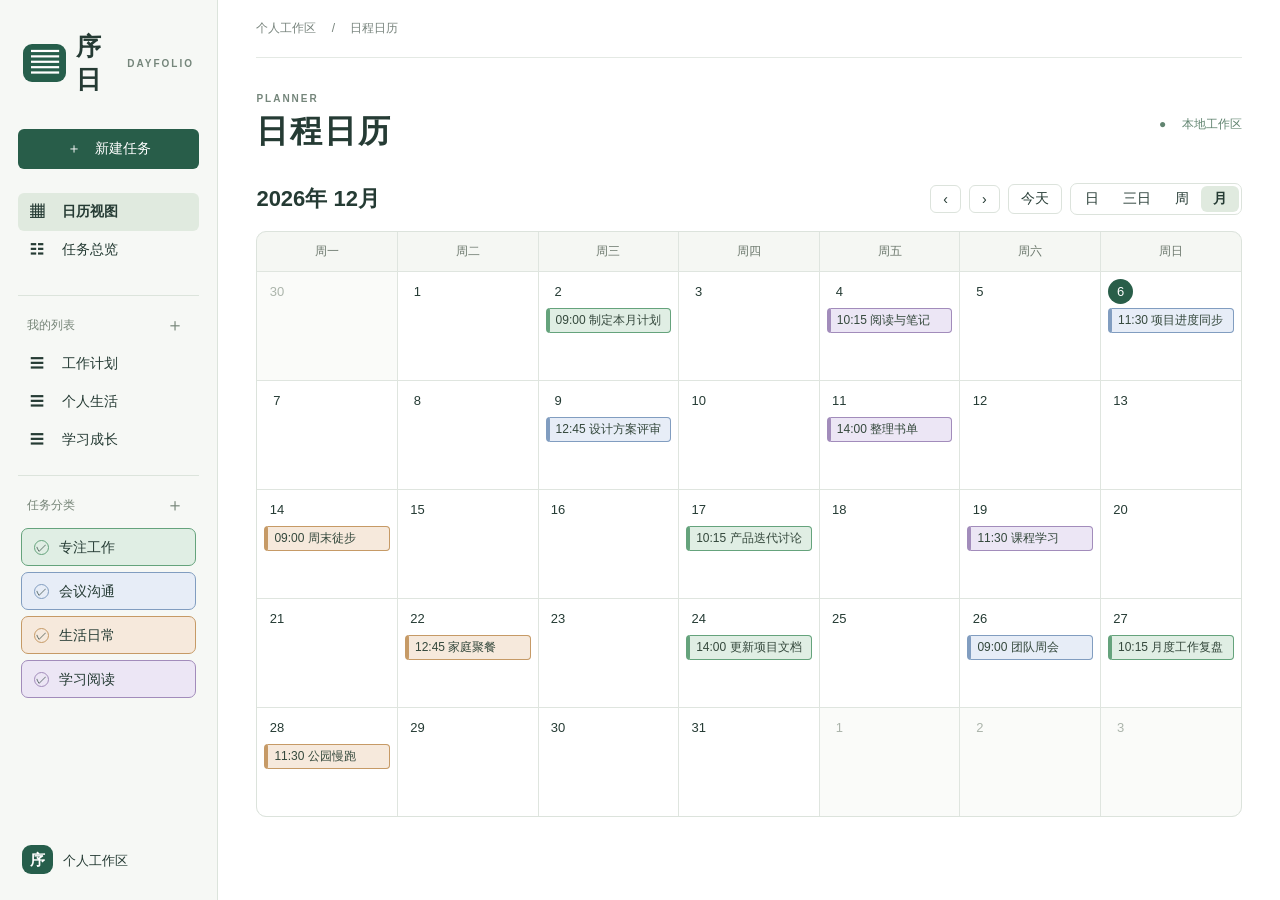
==== index.html @ 00f8887c "Add category color presets and a custom color dialog" ====
<!doctype html><html lang="zh-CN"><meta charset="utf-8"><meta name="viewport" content="width=device-width, initial-scale=1"><title>序日 · 日程规划</title><link rel="stylesheet" href="style.css"><body><aside><header><b class="logo">▤</b><strong>序日</strong><small>DAYFOLIO</small></header><button id="newTask" class="primary">＋　新建任务</button><nav><button id="calendar">▦　 日历视图</button><button id="tasks">☷　 任务总览</button></nav><section><label>我的列表<button id="addList" aria-label="添加列表">＋</button></label><div id="lists"></div></section><section><label><span id="tagHeading">任务分类</span><button id="newCategory" aria-label="新建分类">＋</button></label><div id="taskTags" role="group" aria-labelledby="tagHeading"></div></section><footer><b>序</b> 个人工作区</footer></aside><main><div class="crumb">个人工作区　 /　 <span id="where"></span></div><div class="heading"><div><small>PLANNER</small><h1 id="title"></h1></div><span class="status">●　 本地工作区</span></div><div class="toolbar"><h2 id="month"></h2><button id="prev" aria-label="上个月">‹</button><button id="next" aria-label="下个月">›</button><button id="today">今天</button><div id="periods" class="periods" aria-label="日历视图"><button data-period="day">日</button><button data-period="threeDays">三日</button><button data-period="week">周</button><button data-period="month">月</button></div><button id="reset" hidden>清除筛选 ×</button></div><div id="view"></div></main><dialog id="editor"><form id="form"><h2>任务详情</h2><label>任务名称<input id="nameField" required maxlength="100" autofocus></label><label>计划日期<input type="date" id="dateField" required></label><label><input type="checkbox" id="allDay"> 全天</label><div id="times"><label>开始时间<input type="time" id="startTime" step="60" required></label><label>结束时间 <span id="nextDay" hidden>（次日）</span><input type="time" id="endTime" step="60" required></label></div><label>所属列表<select id="listField"></select></label><div class="category-field"><label>分类<select id="catField"></select></label><button type="button" id="addCat" aria-label="添加分类">＋</button></div><label><input id="done" type="checkbox"> 已完成</label><div class="actions"><button type="button" id="del">删除</button><button type="button" id="cancel">取消</button><button class="primary">保存</button></div></form></dialog><dialog id="categoryEditor" aria-labelledby="categoryTitle">
 <form id="categoryForm">
  <h2 id="categoryTitle">新建分类</h2>
  <label>分类名称<input id="categoryName" required autofocus></label>
  <fieldset class="palette"><legend>标签颜色</legend>
   <div id="colorPresets"></div>
   <button type="button" id="customColor">自定义颜色…</button>
  </fieldset>
  <div class="actions"><button id="categoryCancel" type="button">取消</button><button class="primary">保存</button></div>
 </form>
</dialog>
<dialog id="colorEditor" aria-labelledby="colorTitle">
 <form id="colorForm">
  <h3 id="colorTitle">自定义颜色</h3>
  <div class="color-fields"><input id="categoryColor" type="color" aria-label="选择颜色">
   <label>HEX 色值<input id="hexColor" required pattern="#?[0-9A-Fa-f]{6}" maxlength="7" spellcheck="false" autocomplete="off"></label>
  </div>
  <div class="actions"><button type="button" id="colorCancel">取消</button><button class="primary">使用此颜色</button></div>
 </form>
</dialog><script src="app.js"></script></body></html>
---- style.css ----
*{box-sizing:border-box}body{margin:0;font:14px "Segoe UI","Microsoft YaHei",sans-serif;color:#253b34;background:#fff;display:flex;min-height:100vh}button,input,select{font:inherit}button{cursor:pointer;color:inherit;border:0;background:transparent;border-radius:6px}button:hover{background:#eaf0ec}aside{width:218px;flex:none;background:#f6f8f5;border-right:1px solid #dce4dc;padding:30px 18px;display:flex;flex-direction:column}header{display:flex;align-items:center;gap:10px;margin:0 5px 33px}header strong{font-size:25px;letter-spacing:2px}.logo,footer b{background:#265e4b;color:white;border-radius:9px;padding:1px 8px;font-size:27px}small{color:#75867b;letter-spacing:2px;font-size:10px;font-weight:650}.primary{background:#285d49;color:white;padding:11px 19px}.primary:hover{background:#204c3c}nav{margin:24px 0 10px}nav button,section button:not(label button){width:100%;text-align:left;padding:10px 12px}.active{background:#e0eadf;font-weight:650}section{border-top:1px solid #dce4dc;padding-top:16px;margin-top:16px}section label{display:flex;align-items:center;justify-content:space-between;color:#768578;font-size:12px;margin:0 9px 7px}label button{font-size:18px}.dot{display:inline-block;width:8px;height:8px;border-radius:50%;margin-right:12px}footer{margin-top:auto;padding:30px 4px 0;font-size:13px}footer b{font-size:15px;padding:6px 8px;margin-right:6px}main{min-width:0;flex:1;padding:0 3vw 36px}.crumb{color:#78847d;font-size:12px;border-bottom:1px solid #e4e9e4;padding:20px 0}.heading,.toolbar,.actions{display:flex;align-items:center;gap:8px}.heading{justify-content:space-between;margin:31px 0 24px}h1{font-size:32px;letter-spacing:2px;margin:5px 0}.status{font-size:12px;color:#618470}.toolbar{margin-bottom:16px}.toolbar h2{margin:0 auto 0 0;font-size:22px}.toolbar button,.actions button:not(.primary){border:1px solid #dce3dc;padding:5px 12px}.grid{display:grid;grid-template-columns:repeat(7,minmax(0,1fr));border:1px solid #dce3dc;border-radius:10px;overflow:hidden;background:#dfe5df;gap:1px}.weekday,.cell{background:white}.weekday{text-align:center;padding:11px;background:#f5f7f3;color:#6d796e;font-size:12px}.cell{min-height:clamp(89px,12vh,150px);padding:7px;cursor:pointer}.off{background:#fafbf9;color:#abb4ab}.num{display:inline-grid;place-items:center;width:25px;height:25px;font-size:13px}.current{background:#295e49;color:white;border-radius:50%}.event{display:block;width:100%;text-align:left;font-size:12px;padding:4px 7px;margin-top:4px;overflow:hidden;text-overflow:ellipsis;white-space:nowrap;color:#34483c;background:var(--bg);border-left:3px solid var(--ink);border-radius:4px}.finished{text-decoration:line-through;opacity:.55}.over{outline:2px solid #63876c;outline-offset:-2px}dialog{width:min(370px,92vw);border:1px solid #dce3dc;border-radius:12px;padding:24px;color:inherit}dialog::backdrop{background:#18302544}form label{display:block;margin:13px 0;font-size:13px}input:not([type=checkbox]),select{display:block;width:100%;padding:8px;border:1px solid #cfdacf;border-radius:5px;margin-top:5px;background:white}.actions{justify-content:flex-end}#del{margin-right:auto}.row{display:flex;align-items:center;gap:12px;padding:12px;border-bottom:1px solid #e4e9e4}.row button{text-align:left;flex:1}.row small{letter-spacing:0}@media(max-width:760px){body{display:block}aside{width:100%;padding:12px;display:block}header{margin:0 0 12px}aside section,nav{display:inline-block;vertical-align:top;margin:8px;padding:0;border:0}aside footer,.status{display:none}main{padding:0 10px 20px}.cell{padding:2px;min-height:76px}.event{padding:2px;font-size:10px}.heading{margin:15px 0}}
.periods{display:flex;border:1px solid #dce3dc;border-radius:7px;padding:2px}.toolbar .periods button{border:0;padding:4px 12px}.periods [aria-pressed=true]{background:#e0eadf;font-weight:650}[hidden]{display:none!important}#times{display:grid;grid-template-columns:1fr 1fr;gap:12px}#times label{margin:0}.time-scroll{overflow:auto;max-height:65vh;border:1px solid #dce3dc;border-radius:10px}.time-grid{min-width:calc(54px + var(--days)*78px)}.time-head,.time-body{display:grid;grid-template-columns:54px repeat(var(--days),minmax(0,1fr))}.time-head{position:sticky;top:0;z-index:3;background:#f5f7f3;border-bottom:1px solid #dce3dc}.axis-label{align-self:end;text-align:center;padding-bottom:6px}.day-head{border-left:1px solid #dce3dc;padding:5px;text-align:center;min-height:48px}.day-head button.is-today{background:#295e49;color:white}.day-head>button:first-child{padding:4px}.axis span{display:block;height:60px;text-align:center;color:#78847d;font:11px/18px sans-serif}.time-col{height:1440px;position:relative;border-left:1px solid #dce3dc;background:repeating-linear-gradient(to bottom,#dce3dc 0 1px,transparent 1px 30px,#eff2ee 30px 31px,transparent 31px 60px)}.time-col .event{position:absolute;margin:0;display:flex;flex-direction:column;align-items:flex-start;gap:3px;padding:0 5px;line-height:18px}.time-col .event strong{font-weight:550}.time-col .event span{font-size:11px}.toolbar{flex-wrap:wrap}@media(max-width:760px){.toolbar h2{font-size:16px}.toolbar{gap:4px}.time-scroll{max-height:70vh}}
.resize-handle {
 position: absolute;
 left: 0;
 right: 0;
 height: min(6px, 30%);
 cursor: ns-resize;
 touch-action: none;
 user-select: none;
}
.resize-start { top: 0; }
.resize-end { bottom: 0; }
.resize-handle:active::after {
 content: "";
 display: block;
 width: 24px;
 max-width: 45%;
 height: 2px;
 margin: 1px auto;
 border-radius: 2px;
 background: var(--ink);
}
.event { --task-outline: inset 0 0 0 1px var(--ink); box-shadow: var(--task-outline); }
.time-col .event { cursor: grab; }
.event:hover { background: var(--bg); }
.row button:hover { background: transparent; }
.time-col .event:active { cursor: grabbing; }
.event.drag-source { opacity: 0; }
.time-col .drag-preview {
 pointer-events: none;
 z-index: 2;
 width: calc(100% - 2px);
 overflow: visible;
 box-shadow: var(--task-outline), 0 2px 5px #193d3026;
}
.drag-preview .preview-time { font-variant-numeric: tabular-nums; }
.drag-preview .preview-time:empty { display: none; }
.night-axis, .night-band {
 color: #567160;
 background: #eef3ed;
 border-radius: 0;
 font-size: 11px;
}
.night-axis { width: 100%; display: block; }
.axis { position: relative; }
.night-axis { padding: 0; font: 10px/18px sans-serif; font-variant-numeric: tabular-nums; }
.night-axis[aria-expanded=true] { display: flex; justify-content: center; align-items: flex-start; }
.night-limit {
 position: absolute; left: 4px; right: 4px; transform: translateY(-100%);
 height: 15px; padding: 0; line-height: 15px; color: #618470;
 background: #eef3ed; cursor: ns-resize; touch-action: none;
}
.drag-preview strong { max-width: 100%; overflow: hidden; text-overflow: ellipsis; flex: none; }
.night-limit[data-edge=start] { transform: translateY(18px); }
.drag-preview .preview-time { flex: none; background: var(--bg); border-radius: 2px; }
.night-band { position: absolute; left: 0; right: 0; border-block: 1px dashed #c7d6c9; }
.night-band:hover, .night-axis:hover { background: #e1ebdf; }
.time-col.folded-night {
 background-position-y: 30px;
}
.time-col.folded-night::before {
 content: "";
 position: absolute;
 inset: 0 0 auto;
 height: var(--night-start);
 background: repeating-linear-gradient(to bottom,#dce3dc 0 1px,white 1px 30px,#eff2ee 30px 31px,white 31px 60px);
 pointer-events: none;
}
.event { touch-action: none; user-select: none; -webkit-user-drag: none; }
#taskTags { display: grid; grid-template-columns: minmax(0, 1fr); align-content: flex-start; gap: 6px; max-height: 38vh; overflow-y: auto; padding: 3px; }
#taskTags .task-tag { display: inline-flex; align-items: center; gap: 10px; width: 100%; min-height: 38px; padding: 8px 12px; border: 1px solid var(--ink); border-radius: 7px; background: var(--bg); font-size: 14px; line-height: 18px; }
#taskTags .task-tag[aria-pressed=false] { border-style: dashed; }
.tag-mark { width: 15px; height: 15px; flex: none; border: 1px solid var(--ink); border-radius: 50%; font-size: 11px; line-height: 13px; text-align: center; }
.tag-name { overflow: hidden; text-overflow: ellipsis; white-space: nowrap; }
.category-field { display: flex; align-items: flex-end; gap: 6px; margin: 13px 0; }
.category-field label { flex: 1; margin: 0; }
.category-field button { border: 1px solid #cfdacf; padding: 8px; }
.category-badge { background: var(--bg); border: 1px solid var(--ink); padding: 2px 6px; border-radius: 8px; font-size: 11px; }
#categoryColor { height: 38px; padding: 3px; cursor: pointer; }
.palette { padding: 0; border: 0; margin: 16px 0 20px; }
.palette legend { padding: 0; font-size: 13px; margin-bottom: 8px; }
#colorPresets { display: flex; flex-wrap: wrap; gap: 7px; padding: 3px; }
.swatch { width: 26px; height: 26px; border: 1px solid #0002; border-radius: 50%; }
.swatch[aria-pressed=true] { outline: 2px solid #365749; outline-offset: 2px; }
#customColor { margin-top: 9px; padding: 5px 6px; font-size: 13px; }
#customColor::before { content: ''; display: inline-block; vertical-align: -2px; width: 13px; height: 13px; margin-right: 7px; background: var(--sample); border: 1px solid #0003; border-radius: 3px; }
#colorEditor { width: min(290px, 92vw); }
#colorEditor h3 { margin-top: 0; }
.color-fields { display: flex; gap: 12px; align-items: flex-end; margin: 14px 0 20px; }
.color-fields label { flex: 1; margin: 0; }
#categoryColor { width: 48px; }
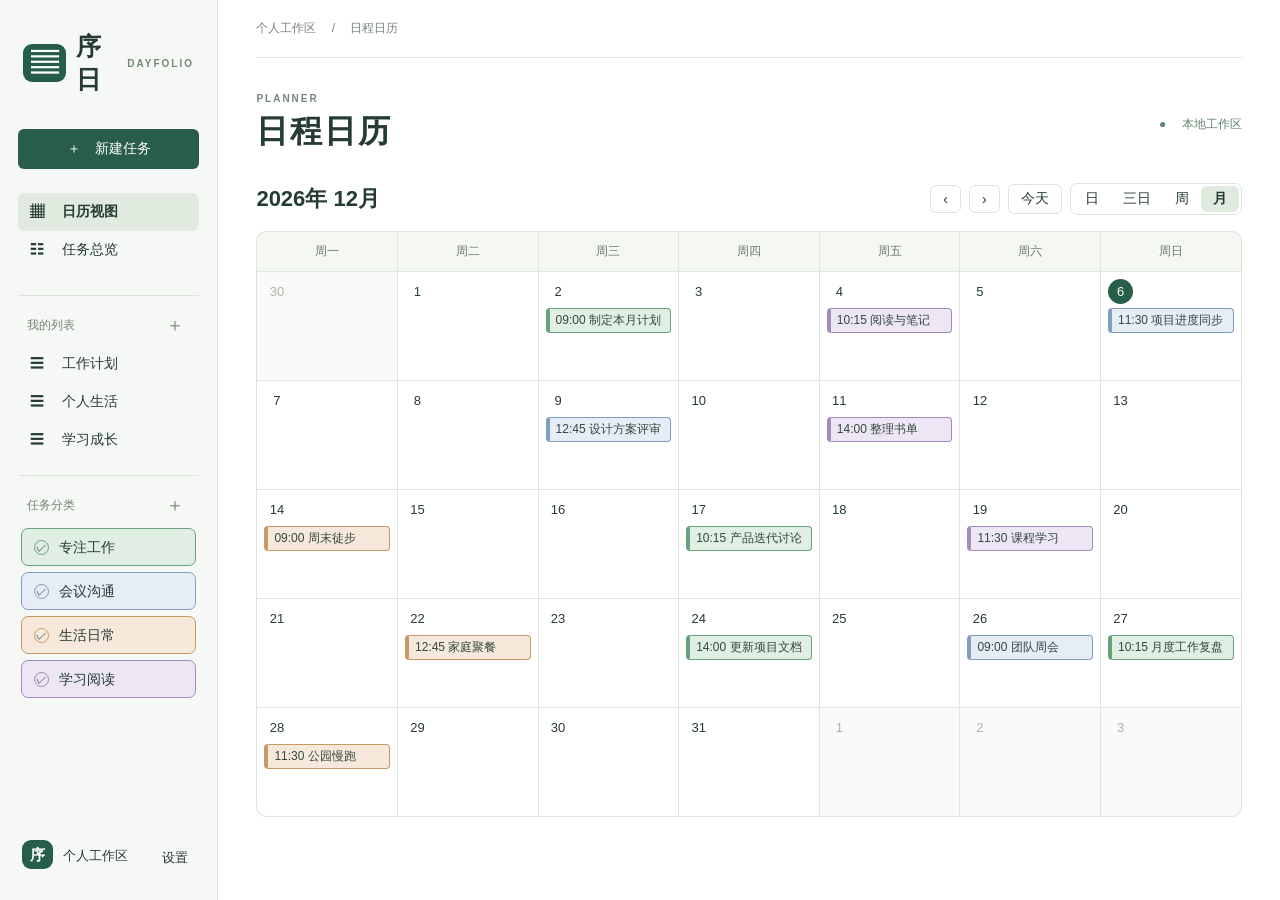
==== commit 1b94f557: "Make muted task visibility adjustable and remove muted outlines" ====
--- a/index.html
+++ b/index.html
@@ -1,4 +1,4 @@
-<!doctype html><html lang="zh-CN"><meta charset="utf-8"><meta name="viewport" content="width=device-width, initial-scale=1"><title>序日 · 日程规划</title><link rel="stylesheet" href="style.css"><body><aside><header><b class="logo">▤</b><strong>序日</strong><small>DAYFOLIO</small></header><button id="newTask" class="primary">＋　新建任务</button><nav><button id="calendar">▦　 日历视图</button><button id="tasks">☷　 任务总览</button></nav><section><label>我的列表<button id="addList" aria-label="添加列表">＋</button></label><div id="lists"></div></section><section><label><span id="tagHeading">任务分类</span><button id="newCategory" aria-label="新建分类">＋</button></label><div id="taskTags" role="group" aria-labelledby="tagHeading"></div></section><footer><b>序</b> 个人工作区</footer></aside><main><div class="crumb">个人工作区　 /　 <span id="where"></span></div><div class="heading"><div><small>PLANNER</small><h1 id="title"></h1></div><span class="status">●　 本地工作区</span></div><div class="toolbar"><h2 id="month"></h2><button id="prev" aria-label="上个月">‹</button><button id="next" aria-label="下个月">›</button><button id="today">今天</button><div id="periods" class="periods" aria-label="日历视图"><button data-period="day">日</button><button data-period="threeDays">三日</button><button data-period="week">周</button><button data-period="month">月</button></div><button id="reset" hidden>清除筛选 ×</button></div><div id="view"></div></main><dialog id="editor"><form id="form"><h2>任务详情</h2><label>任务名称<input id="nameField" required maxlength="100" autofocus></label><label>计划日期<input type="date" id="dateField" required></label><label><input type="checkbox" id="allDay"> 全天</label><div id="times"><label>开始时间<input type="time" id="startTime" step="60" required></label><label>结束时间 <span id="nextDay" hidden>（次日）</span><input type="time" id="endTime" step="60" required></label></div><label>所属列表<select id="listField"></select></label><div class="category-field"><label>分类<select id="catField"></select></label><button type="button" id="addCat" aria-label="添加分类">＋</button></div><label><input id="done" type="checkbox"> 已完成</label><div class="actions"><button type="button" id="del">删除</button><button type="button" id="cancel">取消</button><button class="primary">保存</button></div></form></dialog><dialog id="categoryEditor" aria-labelledby="categoryTitle">
+<!doctype html><html lang="zh-CN"><meta charset="utf-8"><meta name="viewport" content="width=device-width, initial-scale=1"><title>序日 · 日程规划</title><link rel="stylesheet" href="style.css"><body><aside><header><b class="logo">▤</b><strong>序日</strong><small>DAYFOLIO</small></header><button id="newTask" class="primary">＋　新建任务</button><nav><button id="calendar">▦　 日历视图</button><button id="tasks">☷　 任务总览</button></nav><section><label>我的列表<button id="addList" aria-label="添加列表">＋</button></label><div id="lists"></div></section><section><label><span id="tagHeading">任务分类</span><button id="newCategory" aria-label="新建分类">＋</button></label><div id="taskTags" role="group" aria-labelledby="tagHeading"></div></section><footer><b>序</b> 个人工作区 <button type="button" id="openSettings">设置</button></footer></aside><main><div class="crumb">个人工作区　 /　 <span id="where"></span></div><div class="heading"><div><small>PLANNER</small><h1 id="title"></h1></div><span class="status">●　 本地工作区</span></div><div class="toolbar"><h2 id="month"></h2><button id="prev" aria-label="上个月">‹</button><button id="next" aria-label="下个月">›</button><button id="today">今天</button><div id="periods" class="periods" aria-label="日历视图"><button data-period="day">日</button><button data-period="threeDays">三日</button><button data-period="week">周</button><button data-period="month">月</button></div><button id="reset" hidden>清除筛选 ×</button></div><div id="view"></div></main><dialog id="editor"><form id="form"><h2>任务详情</h2><label>任务名称<input id="nameField" required maxlength="100" autofocus></label><label>计划日期<input type="date" id="dateField" required></label><label><input type="checkbox" id="allDay"> 全天</label><div id="times"><label>开始时间<input type="time" id="startTime" step="60" required></label><label>结束时间 <span id="nextDay" hidden>（次日）</span><input type="time" id="endTime" step="60" required></label></div><label>所属列表<select id="listField"></select></label><div class="category-field"><label>分类<select id="catField"></select></label><button type="button" id="addCat" aria-label="添加分类">＋</button></div><label><input id="done" type="checkbox"> 已完成</label><div class="actions"><button type="button" id="del">删除</button><button type="button" id="cancel">取消</button><button class="primary">保存</button></div></form></dialog><dialog id="categoryEditor" aria-labelledby="categoryTitle">
  <form id="categoryForm">
   <h2 id="categoryTitle">新建分类</h2>
   <label>分类名称<input id="categoryName" required autofocus></label>
@@ -17,5 +17,12 @@
   </div>
   <div class="actions"><button type="button" id="colorCancel">取消</button><button class="primary">使用此颜色</button></div>
  </form>
+</dialog><dialog id="displaySettings" aria-labelledby="settingsTitle">
+ <h2 id="settingsTitle">显示设置</h2>
+ <label class="visibility-label" for="mutedVisibility">淡化任务可见度 <output id="visibilityValue" for="mutedVisibility"></output></label>
+ <input id="mutedVisibility" type="range" min="0" max="100" step="1">
+ <div class="range-ends"><span>0 · 几乎不可见</span><span>100 · 原色</span></div>
+ <div class="sample-area"><div id="mutedSample" class="event muted-category"><strong>任务预览</strong><br>09:00–10:00</div></div>
+ <div class="actions"><button id="closeSettings" class="primary">完成</button></div>
 </dialog><script src="app.js"></script></body></html>
 
--- a/style.css
+++ b/style.css
@@ -90,3 +90,17 @@
 .color-fields { display: flex; gap: 12px; align-items: flex-end; margin: 14px 0 20px; }
 .color-fields label { flex: 1; margin: 0; }
 #categoryColor { width: 48px; }
+.time-col .event.muted-category { cursor: pointer; }
+.event.muted-category, .muted-row { opacity: var(--muted-opacity); }
+.event.muted-category.finished { opacity: calc(.55 * var(--muted-opacity)); }
+.event.muted-category, .category-badge.muted-category, #taskTags .task-tag.muted-category {
+ border-color: transparent;
+ box-shadow: none;
+}
+#openSettings { float: right; padding: 3px 7px; }
+.visibility-label, .range-ends { display: flex; justify-content: space-between; align-items: center; }
+#mutedVisibility { width: 100%; padding: 0; margin: 16px 0 6px; accent-color: #285d49; }
+.range-ends { font-size: 12px; color: #68766e; }
+.sample-area { margin: 20px 0; padding: 10px; border: 1px solid #e1e6e0; border-radius: 7px; }
+#mutedSample { margin: 0; padding: 6px 9px; }
+@media(max-width:760px){aside footer:has(#openSettings){display:block;padding-top:6px}}
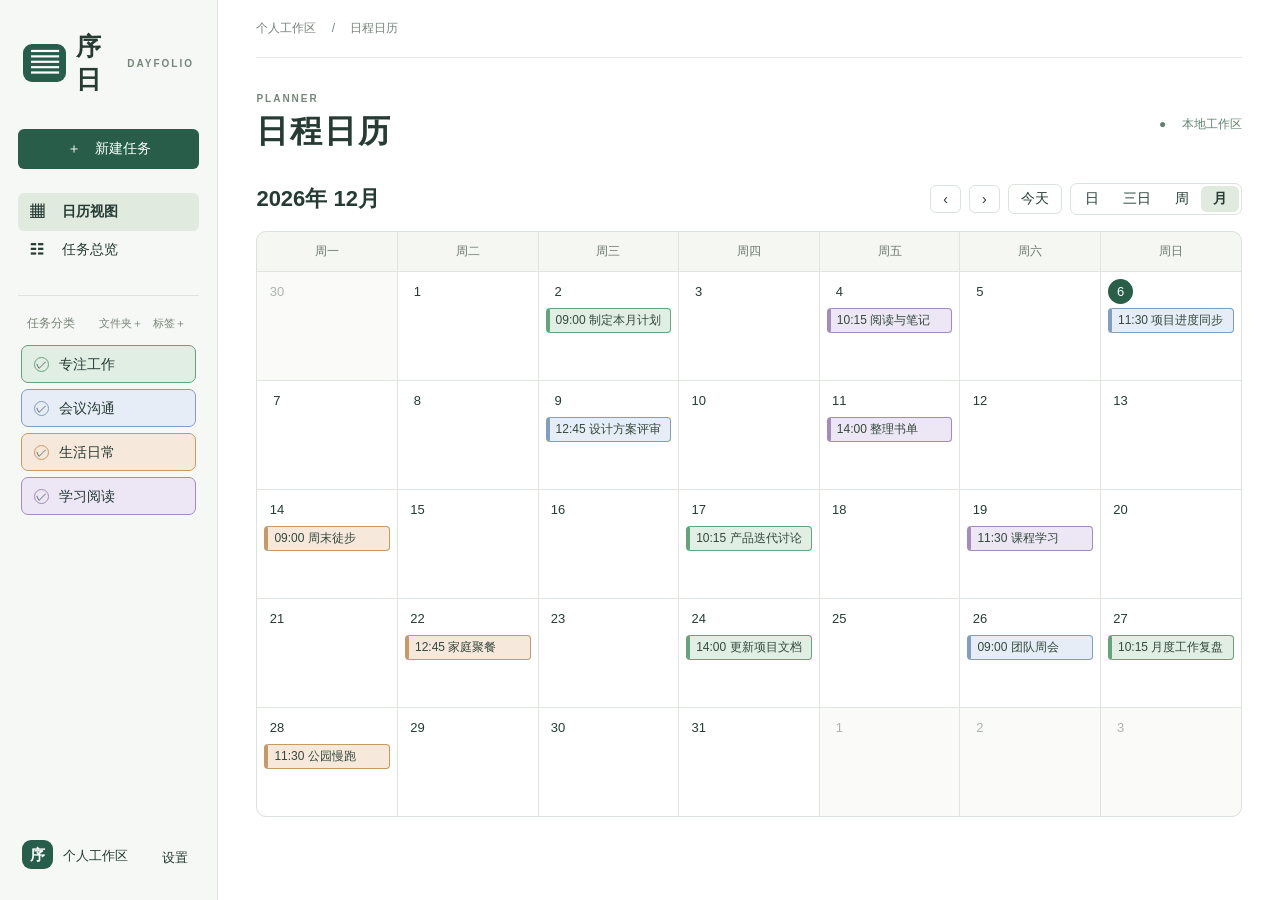
==== commit e5f2b6c5: "Replace task lists with nested category folders and inherited visibility" ====
--- a/index.html
+++ b/index.html
@@ -1,7 +1,8 @@
-<!doctype html><html lang="zh-CN"><meta charset="utf-8"><meta name="viewport" content="width=device-width, initial-scale=1"><title>序日 · 日程规划</title><link rel="stylesheet" href="style.css"><body><aside><header><b class="logo">▤</b><strong>序日</strong><small>DAYFOLIO</small></header><button id="newTask" class="primary">＋　新建任务</button><nav><button id="calendar">▦　 日历视图</button><button id="tasks">☷　 任务总览</button></nav><section><label>我的列表<button id="addList" aria-label="添加列表">＋</button></label><div id="lists"></div></section><section><label><span id="tagHeading">任务分类</span><button id="newCategory" aria-label="新建分类">＋</button></label><div id="taskTags" role="group" aria-labelledby="tagHeading"></div></section><footer><b>序</b> 个人工作区 <button type="button" id="openSettings">设置</button></footer></aside><main><div class="crumb">个人工作区　 /　 <span id="where"></span></div><div class="heading"><div><small>PLANNER</small><h1 id="title"></h1></div><span class="status">●　 本地工作区</span></div><div class="toolbar"><h2 id="month"></h2><button id="prev" aria-label="上个月">‹</button><button id="next" aria-label="下个月">›</button><button id="today">今天</button><div id="periods" class="periods" aria-label="日历视图"><button data-period="day">日</button><button data-period="threeDays">三日</button><button data-period="week">周</button><button data-period="month">月</button></div><button id="reset" hidden>清除筛选 ×</button></div><div id="view"></div></main><dialog id="editor"><form id="form"><h2>任务详情</h2><label>任务名称<input id="nameField" required maxlength="100" autofocus></label><label>计划日期<input type="date" id="dateField" required></label><label><input type="checkbox" id="allDay"> 全天</label><div id="times"><label>开始时间<input type="time" id="startTime" step="60" required></label><label>结束时间 <span id="nextDay" hidden>（次日）</span><input type="time" id="endTime" step="60" required></label></div><label>所属列表<select id="listField"></select></label><div class="category-field"><label>分类<select id="catField"></select></label><button type="button" id="addCat" aria-label="添加分类">＋</button></div><label><input id="done" type="checkbox"> 已完成</label><div class="actions"><button type="button" id="del">删除</button><button type="button" id="cancel">取消</button><button class="primary">保存</button></div></form></dialog><dialog id="categoryEditor" aria-labelledby="categoryTitle">
+<!doctype html><html lang="zh-CN"><meta charset="utf-8"><meta name="viewport" content="width=device-width, initial-scale=1"><title>序日 · 日程规划</title><link rel="stylesheet" href="style.css"><body><aside><header><b class="logo">▤</b><strong>序日</strong><small>DAYFOLIO</small></header><button id="newTask" class="primary">＋　新建任务</button><nav><button id="calendar">▦　 日历视图</button><button id="tasks">☷　 任务总览</button></nav><section><label><span id="tagHeading">任务分类</span><span class="tree-actions"><button id="newFolder" aria-label="新建文件夹" title="新建文件夹">文件夹＋</button><button id="newCategory" aria-label="新建分类" title="新建标签">标签＋</button></span></label><div id="taskTags" role="group" aria-labelledby="tagHeading"></div></section><footer><b>序</b> 个人工作区 <button type="button" id="openSettings">设置</button></footer></aside><main><div class="crumb">个人工作区　 /　 <span id="where"></span></div><div class="heading"><div><small>PLANNER</small><h1 id="title"></h1></div><span class="status">●　 本地工作区</span></div><div class="toolbar"><h2 id="month"></h2><button id="prev" aria-label="上个月">‹</button><button id="next" aria-label="下个月">›</button><button id="today">今天</button><div id="periods" class="periods" aria-label="日历视图"><button data-period="day">日</button><button data-period="threeDays">三日</button><button data-period="week">周</button><button data-period="month">月</button></div></div><div id="view"></div></main><dialog id="editor"><form id="form"><h2>任务详情</h2><label>任务名称<input id="nameField" required maxlength="100" autofocus></label><label>计划日期<input type="date" id="dateField" required></label><label><input type="checkbox" id="allDay"> 全天</label><div id="times"><label>开始时间<input type="time" id="startTime" step="60" required></label><label>结束时间 <span id="nextDay" hidden>（次日）</span><input type="time" id="endTime" step="60" required></label></div><div class="category-field"><label>分类<select id="catField"></select></label><button type="button" id="addCat" aria-label="添加分类">＋</button></div><label><input id="done" type="checkbox"> 已完成</label><div class="actions"><button type="button" id="del">删除</button><button type="button" id="cancel">取消</button><button class="primary">保存</button></div></form></dialog><dialog id="categoryEditor" aria-labelledby="categoryTitle">
  <form id="categoryForm">
   <h2 id="categoryTitle">新建分类</h2>
   <label>分类名称<input id="categoryName" required autofocus></label>
+  <label>所属文件夹<select id="categoryParent"></select></label>
   <fieldset class="palette"><legend>标签颜色</legend>
    <div id="colorPresets"></div>
    <button type="button" id="customColor">自定义颜色…</button>
@@ -17,7 +18,13 @@
   </div>
   <div class="actions"><button type="button" id="colorCancel">取消</button><button class="primary">使用此颜色</button></div>
  </form>
-</dialog><dialog id="displaySettings" aria-labelledby="settingsTitle">
+</dialog><dialog id="folderEditor" aria-labelledby="folderTitle"><form id="folderForm">
+ <h2 id="folderTitle">新建文件夹</h2>
+ <label>文件夹名称<input id="folderName" required autofocus></label>
+ <label>上级文件夹<select id="folderParent"></select></label>
+ <div class="actions"><button type="button" id="folderCancel">取消</button><button class="primary">保存</button></div>
+</form></dialog>
+<dialog id="displaySettings" aria-labelledby="settingsTitle">
  <h2 id="settingsTitle">显示设置</h2>
  <label class="visibility-label" for="mutedVisibility">淡化任务可见度 <output id="visibilityValue" for="mutedVisibility"></output></label>
  <input id="mutedVisibility" type="range" min="0" max="100" step="1">
--- a/style.css
+++ b/style.css
@@ -104,3 +104,14 @@
 .sample-area { margin: 20px 0; padding: 10px; border: 1px solid #e1e6e0; border-radius: 7px; }
 #mutedSample { margin: 0; padding: 6px 9px; }
 @media(max-width:760px){aside footer:has(#openSettings){display:block;padding-top:6px}}
+.tree-actions { display:flex; gap:2px; }
+.tree-actions button { font-size:11px; padding:4px; }
+.folder-group { min-width:0; padding:4px 0; }
+.folder-row { display:flex; align-items:center; gap:2px; }
+.folder-row button.folder-expand { width:24px; padding:5px; text-align:center; }
+.folder-row button.folder-name { min-width:0; flex:1; overflow:hidden; text-overflow:ellipsis; white-space:nowrap; padding:5px 0; font-weight:600; }
+.folder-state { width:auto; max-width:100%; margin:2px 0 5px; padding:2px 5px; font-size:11px; }
+.folder-children { display:grid; gap:5px; padding-left:7px; margin-left:4px; border-left:1px solid #d1dcd3; }
+.folder-children:empty { display:none; }
+.inherited-state { display:block; margin-bottom:4px; letter-spacing:0; }
+#taskTags { max-height:55vh; }
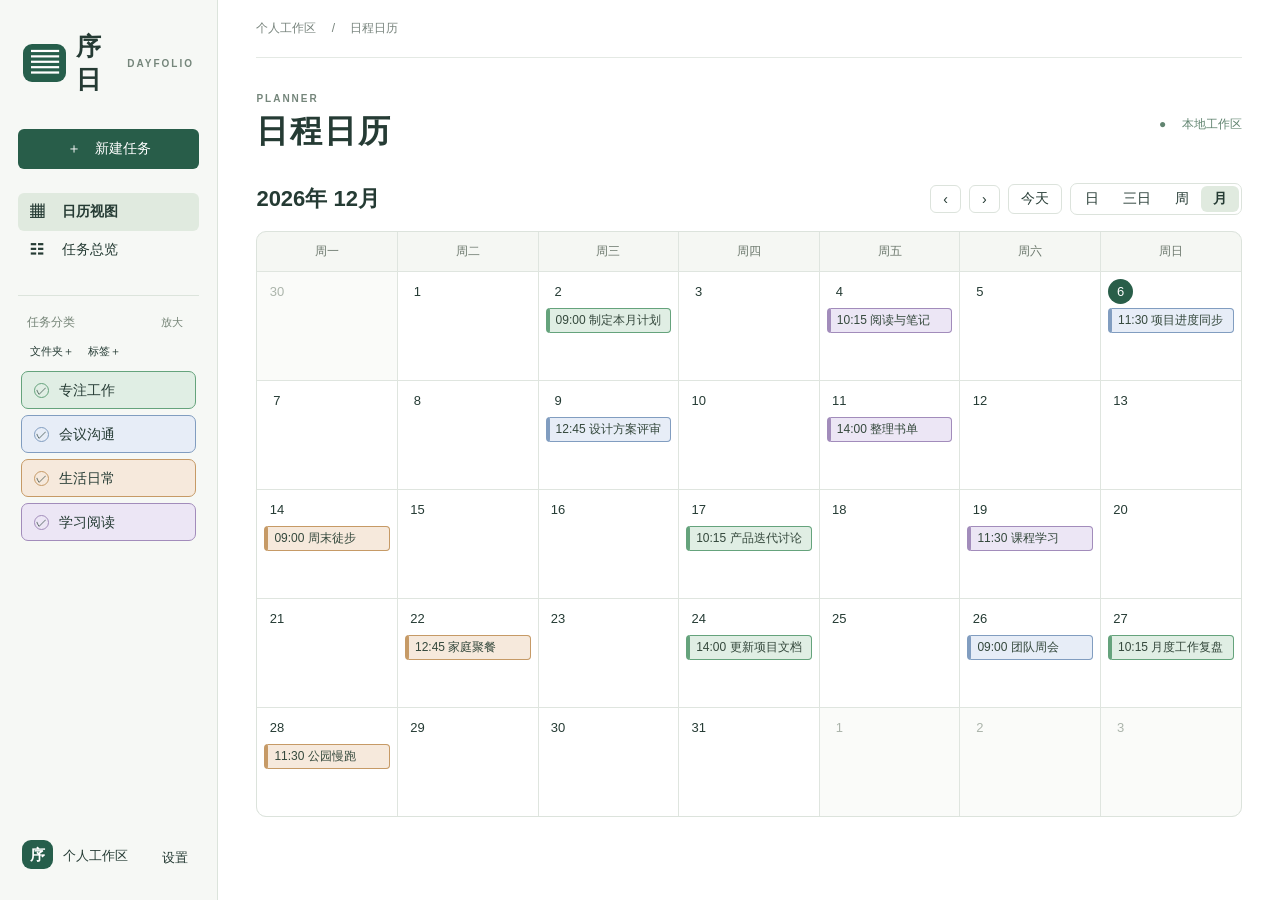
==== commit 4ebe8702: "Support dragging category tree items and expanding the sidebar" ====
--- a/index.html
+++ b/index.html
@@ -1,4 +1,4 @@
-<!doctype html><html lang="zh-CN"><meta charset="utf-8"><meta name="viewport" content="width=device-width, initial-scale=1"><title>序日 · 日程规划</title><link rel="stylesheet" href="style.css"><body><aside><header><b class="logo">▤</b><strong>序日</strong><small>DAYFOLIO</small></header><button id="newTask" class="primary">＋　新建任务</button><nav><button id="calendar">▦　 日历视图</button><button id="tasks">☷　 任务总览</button></nav><section><label><span id="tagHeading">任务分类</span><span class="tree-actions"><button id="newFolder" aria-label="新建文件夹" title="新建文件夹">文件夹＋</button><button id="newCategory" aria-label="新建分类" title="新建标签">标签＋</button></span></label><div id="taskTags" role="group" aria-labelledby="tagHeading"></div></section><footer><b>序</b> 个人工作区 <button type="button" id="openSettings">设置</button></footer></aside><main><div class="crumb">个人工作区　 /　 <span id="where"></span></div><div class="heading"><div><small>PLANNER</small><h1 id="title"></h1></div><span class="status">●　 本地工作区</span></div><div class="toolbar"><h2 id="month"></h2><button id="prev" aria-label="上个月">‹</button><button id="next" aria-label="下个月">›</button><button id="today">今天</button><div id="periods" class="periods" aria-label="日历视图"><button data-period="day">日</button><button data-period="threeDays">三日</button><button data-period="week">周</button><button data-period="month">月</button></div></div><div id="view"></div></main><dialog id="editor"><form id="form"><h2>任务详情</h2><label>任务名称<input id="nameField" required maxlength="100" autofocus></label><label>计划日期<input type="date" id="dateField" required></label><label><input type="checkbox" id="allDay"> 全天</label><div id="times"><label>开始时间<input type="time" id="startTime" step="60" required></label><label>结束时间 <span id="nextDay" hidden>（次日）</span><input type="time" id="endTime" step="60" required></label></div><div class="category-field"><label>分类<select id="catField"></select></label><button type="button" id="addCat" aria-label="添加分类">＋</button></div><label><input id="done" type="checkbox"> 已完成</label><div class="actions"><button type="button" id="del">删除</button><button type="button" id="cancel">取消</button><button class="primary">保存</button></div></form></dialog><dialog id="categoryEditor" aria-labelledby="categoryTitle">
+<!doctype html><html lang="zh-CN"><meta charset="utf-8"><meta name="viewport" content="width=device-width, initial-scale=1"><title>序日 · 日程规划</title><link rel="stylesheet" href="style.css"><body><aside><header><b class="logo">▤</b><strong>序日</strong><small>DAYFOLIO</small></header><button id="newTask" class="primary">＋　新建任务</button><nav><button id="calendar">▦　 日历视图</button><button id="tasks">☷　 任务总览</button></nav><section id="categorySection"><label><span id="tagHeading">任务分类</span><button id="treeWidth" aria-label="半屏分类面板">放大</button></label><div class="tree-actions"><button id="newFolder" aria-label="新建文件夹" title="新建文件夹">文件夹＋</button><button id="newCategory" aria-label="新建分类" title="新建标签">标签＋</button></div><div id="treeRoot">移到顶层</div><div id="taskTags" role="group" aria-labelledby="tagHeading"></div></section><footer><b>序</b> 个人工作区 <button type="button" id="openSettings">设置</button></footer></aside><main><div class="crumb">个人工作区　 /　 <span id="where"></span></div><div class="heading"><div><small>PLANNER</small><h1 id="title"></h1></div><span class="status">●　 本地工作区</span></div><div class="toolbar"><h2 id="month"></h2><button id="prev" aria-label="上个月">‹</button><button id="next" aria-label="下个月">›</button><button id="today">今天</button><div id="periods" class="periods" aria-label="日历视图"><button data-period="day">日</button><button data-period="threeDays">三日</button><button data-period="week">周</button><button data-period="month">月</button></div></div><div id="view"></div></main><dialog id="editor"><form id="form"><h2>任务详情</h2><label>任务名称<input id="nameField" required maxlength="100" autofocus></label><label>计划日期<input type="date" id="dateField" required></label><label><input type="checkbox" id="allDay"> 全天</label><div id="times"><label>开始时间<input type="time" id="startTime" step="60" required></label><label>结束时间 <span id="nextDay" hidden>（次日）</span><input type="time" id="endTime" step="60" required></label></div><div class="category-field"><label>分类<select id="catField"></select></label><button type="button" id="addCat" aria-label="添加分类">＋</button></div><label><input id="done" type="checkbox"> 已完成</label><div class="actions"><button type="button" id="del">删除</button><button type="button" id="cancel">取消</button><button class="primary">保存</button></div></form></dialog><dialog id="categoryEditor" aria-labelledby="categoryTitle">
  <form id="categoryForm">
   <h2 id="categoryTitle">新建分类</h2>
   <label>分类名称<input id="categoryName" required autofocus></label>
--- a/style.css
+++ b/style.css
@@ -115,3 +115,19 @@
 .folder-children:empty { display:none; }
 .inherited-state { display:block; margin-bottom:4px; letter-spacing:0; }
 #taskTags { max-height:55vh; }
+#treeWidth { width:auto; font-size:11px; padding:3px 7px; }
+.tree-actions { margin:0 6px 5px; }
+section .tree-actions button { width:auto; padding:4px 6px; }
+#treeRoot { display:none; text-align:center; padding:7px; border:1px dashed #8ca998; border-radius:5px; font-size:12px; }
+.moving-item #treeRoot { display:block; }
+#categorySection [data-drop=inside] { background:#e0eddf; outline:2px solid #58826b; outline-offset:-2px; }
+#categorySection [data-drop=before] { box-shadow:inset 0 3px #366b50; }
+#categorySection [data-drop=after] { box-shadow:inset 0 -3px #366b50; }
+.folder-row[draggable], .folder-name, #taskTags .task-tag { cursor:grab; }
+body.wide-tree aside { width:50vw; }
+body.wide-tree #taskTags { max-height:68vh; }
+@media(max-width:760px){
+ body.wide-tree aside { width:100%; }
+ body.wide-tree #categorySection { display:block; }
+ body.wide-tree #taskTags { height:50dvh; max-height:50dvh; }
+}
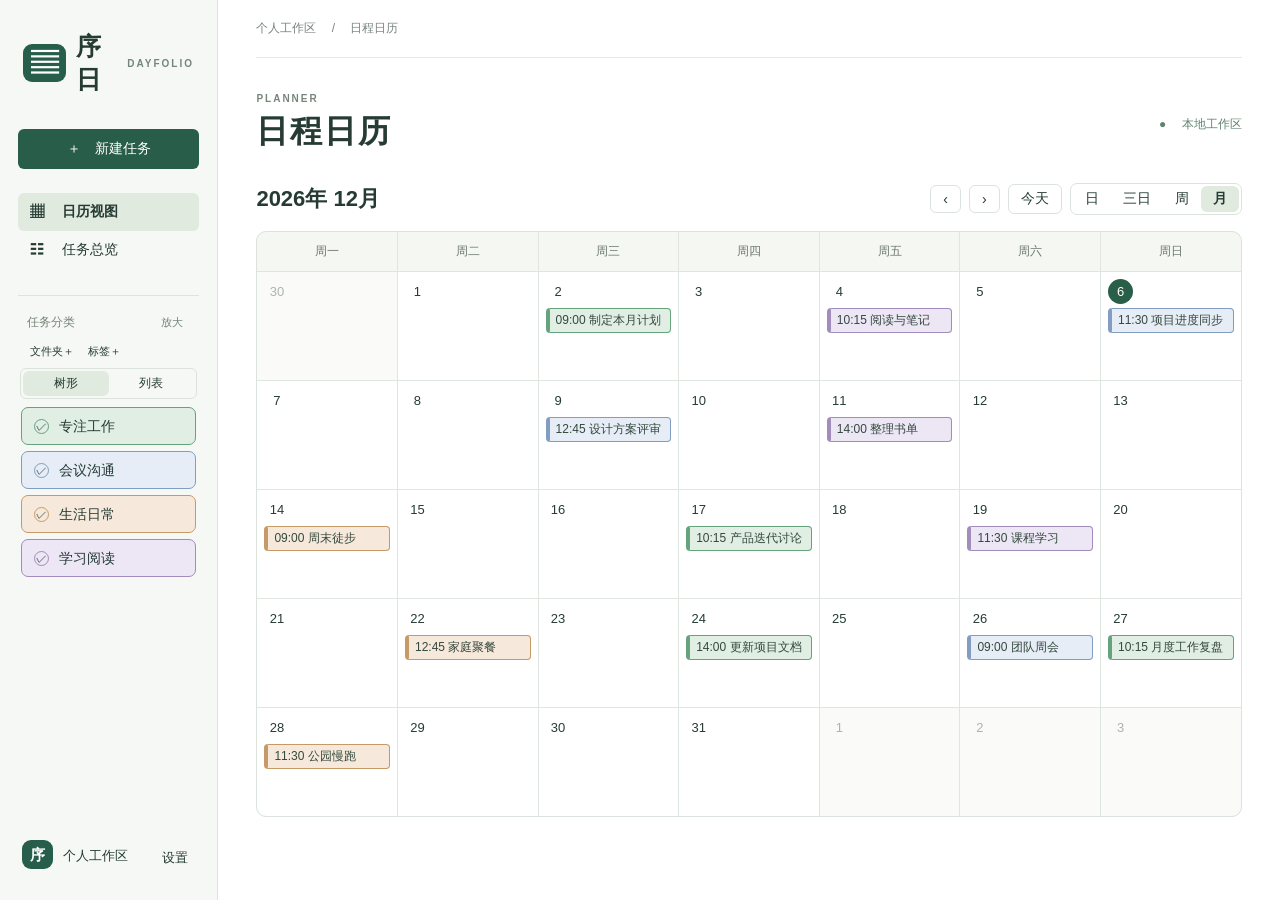
==== commit 3636b57e: "Add a navigable list view for category folders" ====
--- a/index.html
+++ b/index.html
@@ -1,4 +1,4 @@
-<!doctype html><html lang="zh-CN"><meta charset="utf-8"><meta name="viewport" content="width=device-width, initial-scale=1"><title>序日 · 日程规划</title><link rel="stylesheet" href="style.css"><body><aside><header><b class="logo">▤</b><strong>序日</strong><small>DAYFOLIO</small></header><button id="newTask" class="primary">＋　新建任务</button><nav><button id="calendar">▦　 日历视图</button><button id="tasks">☷　 任务总览</button></nav><section id="categorySection"><label><span id="tagHeading">任务分类</span><button id="treeWidth" aria-label="半屏分类面板">放大</button></label><div class="tree-actions"><button id="newFolder" aria-label="新建文件夹" title="新建文件夹">文件夹＋</button><button id="newCategory" aria-label="新建分类" title="新建标签">标签＋</button></div><div id="treeRoot">移到顶层</div><div id="taskTags" role="group" aria-labelledby="tagHeading"></div></section><footer><b>序</b> 个人工作区 <button type="button" id="openSettings">设置</button></footer></aside><main><div class="crumb">个人工作区　 /　 <span id="where"></span></div><div class="heading"><div><small>PLANNER</small><h1 id="title"></h1></div><span class="status">●　 本地工作区</span></div><div class="toolbar"><h2 id="month"></h2><button id="prev" aria-label="上个月">‹</button><button id="next" aria-label="下个月">›</button><button id="today">今天</button><div id="periods" class="periods" aria-label="日历视图"><button data-period="day">日</button><button data-period="threeDays">三日</button><button data-period="week">周</button><button data-period="month">月</button></div></div><div id="view"></div></main><dialog id="editor"><form id="form"><h2>任务详情</h2><label>任务名称<input id="nameField" required maxlength="100" autofocus></label><label>计划日期<input type="date" id="dateField" required></label><label><input type="checkbox" id="allDay"> 全天</label><div id="times"><label>开始时间<input type="time" id="startTime" step="60" required></label><label>结束时间 <span id="nextDay" hidden>（次日）</span><input type="time" id="endTime" step="60" required></label></div><div class="category-field"><label>分类<select id="catField"></select></label><button type="button" id="addCat" aria-label="添加分类">＋</button></div><label><input id="done" type="checkbox"> 已完成</label><div class="actions"><button type="button" id="del">删除</button><button type="button" id="cancel">取消</button><button class="primary">保存</button></div></form></dialog><dialog id="categoryEditor" aria-labelledby="categoryTitle">
+<!doctype html><html lang="zh-CN"><meta charset="utf-8"><meta name="viewport" content="width=device-width, initial-scale=1"><title>序日 · 日程规划</title><link rel="stylesheet" href="style.css"><body><aside><header><b class="logo">▤</b><strong>序日</strong><small>DAYFOLIO</small></header><button id="newTask" class="primary">＋　新建任务</button><nav><button id="calendar">▦　 日历视图</button><button id="tasks">☷　 任务总览</button></nav><section id="categorySection"><label><span id="tagHeading">任务分类</span><button id="treeWidth" aria-label="半屏分类面板">放大</button></label><div class="tree-actions"><button id="newFolder" aria-label="新建文件夹" title="新建文件夹">文件夹＋</button><button id="newCategory" aria-label="新建分类" title="新建标签">标签＋</button></div><div id="folderLayout" role="group" aria-label="分类展示方式"><button value="tree">树形</button><button value="list">列表</button></div><div id="folderPath" role="navigation" aria-label="文件夹路径" hidden></div><div id="treeRoot">移到顶层</div><div id="taskTags" role="group" aria-labelledby="tagHeading"></div></section><footer><b>序</b> 个人工作区 <button type="button" id="openSettings">设置</button></footer></aside><main><div class="crumb">个人工作区　 /　 <span id="where"></span></div><div class="heading"><div><small>PLANNER</small><h1 id="title"></h1></div><span class="status">●　 本地工作区</span></div><div class="toolbar"><h2 id="month"></h2><button id="prev" aria-label="上个月">‹</button><button id="next" aria-label="下个月">›</button><button id="today">今天</button><div id="periods" class="periods" aria-label="日历视图"><button data-period="day">日</button><button data-period="threeDays">三日</button><button data-period="week">周</button><button data-period="month">月</button></div></div><div id="view"></div></main><dialog id="editor"><form id="form"><h2>任务详情</h2><label>任务名称<input id="nameField" required maxlength="100" autofocus></label><label>计划日期<input type="date" id="dateField" required></label><label><input type="checkbox" id="allDay"> 全天</label><div id="times"><label>开始时间<input type="time" id="startTime" step="60" required></label><label>结束时间 <span id="nextDay" hidden>（次日）</span><input type="time" id="endTime" step="60" required></label></div><div class="category-field"><label>分类<select id="catField"></select></label><button type="button" id="addCat" aria-label="添加分类">＋</button></div><label><input id="done" type="checkbox"> 已完成</label><div class="actions"><button type="button" id="del">删除</button><button type="button" id="cancel">取消</button><button class="primary">保存</button></div></form></dialog><dialog id="categoryEditor" aria-labelledby="categoryTitle">
  <form id="categoryForm">
   <h2 id="categoryTitle">新建分类</h2>
   <label>分类名称<input id="categoryName" required autofocus></label>
--- a/style.css
+++ b/style.css
@@ -131,3 +131,16 @@
  body.wide-tree #categorySection { display:block; }
  body.wide-tree #taskTags { height:50dvh; max-height:50dvh; }
 }
+#folderLayout { display:flex; margin:5px 2px; padding:2px; border:1px solid #dce3dc; border-radius:6px; }
+#folderLayout button { flex:1; padding:4px; text-align:center; font-size:12px; }
+#folderLayout [aria-pressed=true] { background:#e0eadf; }
+#folderPath { display:flex; flex-wrap:wrap; align-items:center; gap:2px; padding:3px 0; color:#607569; }
+#folderPath button { width:auto; max-width:100%; overflow:hidden; text-overflow:ellipsis; white-space:nowrap; padding:4px; font-size:12px; }
+#folderPath [aria-current] { font-weight:650; color:#283f32; }
+.folder-list .folder-group { display:grid; grid-template-columns:minmax(0,1fr) auto; align-items:center; gap:3px; border-bottom:1px solid #dce3dc; }
+.folder-list .folder-row { min-width:0; gap:6px; min-height:34px; }
+.folder-list .folder-state { margin:0; width:68px; }
+.folder-list .inherited-state { grid-column:1/-1; }
+.folder-glyph { width:16px; height:11px; position:relative; flex:none; margin:3px 0 0 3px; border:1px solid #7a8d80; border-radius:2px; }
+.folder-glyph::before { content:""; position:absolute; width:7px; height:3px; left:-1px; top:-4px; border:1px solid #7a8d80; border-bottom:0; border-radius:2px 2px 0 0; }
+.empty-folder { font-size:12px; color:#68766e; padding:7px; margin:0; }
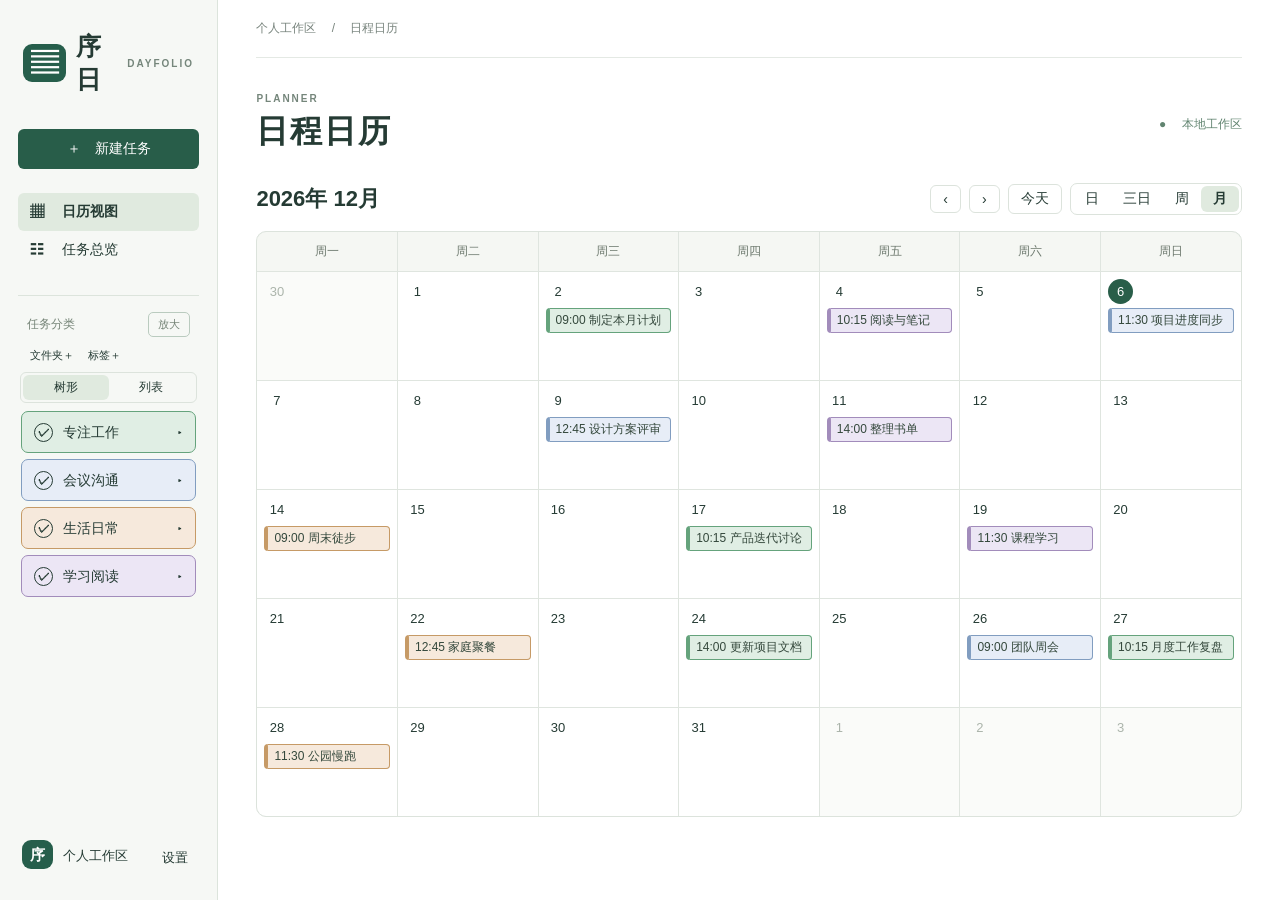
==== commit 4aa11097: "Show tasks inside tags and add a resizable category panel" ====
--- a/index.html
+++ b/index.html
@@ -1,4 +1,4 @@
-<!doctype html><html lang="zh-CN"><meta charset="utf-8"><meta name="viewport" content="width=device-width, initial-scale=1"><title>序日 · 日程规划</title><link rel="stylesheet" href="style.css"><body><aside><header><b class="logo">▤</b><strong>序日</strong><small>DAYFOLIO</small></header><button id="newTask" class="primary">＋　新建任务</button><nav><button id="calendar">▦　 日历视图</button><button id="tasks">☷　 任务总览</button></nav><section id="categorySection"><label><span id="tagHeading">任务分类</span><button id="treeWidth" aria-label="半屏分类面板">放大</button></label><div class="tree-actions"><button id="newFolder" aria-label="新建文件夹" title="新建文件夹">文件夹＋</button><button id="newCategory" aria-label="新建分类" title="新建标签">标签＋</button></div><div id="folderLayout" role="group" aria-label="分类展示方式"><button value="tree">树形</button><button value="list">列表</button></div><div id="folderPath" role="navigation" aria-label="文件夹路径" hidden></div><div id="treeRoot">移到顶层</div><div id="taskTags" role="group" aria-labelledby="tagHeading"></div></section><footer><b>序</b> 个人工作区 <button type="button" id="openSettings">设置</button></footer></aside><main><div class="crumb">个人工作区　 /　 <span id="where"></span></div><div class="heading"><div><small>PLANNER</small><h1 id="title"></h1></div><span class="status">●　 本地工作区</span></div><div class="toolbar"><h2 id="month"></h2><button id="prev" aria-label="上个月">‹</button><button id="next" aria-label="下个月">›</button><button id="today">今天</button><div id="periods" class="periods" aria-label="日历视图"><button data-period="day">日</button><button data-period="threeDays">三日</button><button data-period="week">周</button><button data-period="month">月</button></div></div><div id="view"></div></main><dialog id="editor"><form id="form"><h2>任务详情</h2><label>任务名称<input id="nameField" required maxlength="100" autofocus></label><label>计划日期<input type="date" id="dateField" required></label><label><input type="checkbox" id="allDay"> 全天</label><div id="times"><label>开始时间<input type="time" id="startTime" step="60" required></label><label>结束时间 <span id="nextDay" hidden>（次日）</span><input type="time" id="endTime" step="60" required></label></div><div class="category-field"><label>分类<select id="catField"></select></label><button type="button" id="addCat" aria-label="添加分类">＋</button></div><label><input id="done" type="checkbox"> 已完成</label><div class="actions"><button type="button" id="del">删除</button><button type="button" id="cancel">取消</button><button class="primary">保存</button></div></form></dialog><dialog id="categoryEditor" aria-labelledby="categoryTitle">
+<!doctype html><html lang="zh-CN"><meta charset="utf-8"><meta name="viewport" content="width=device-width, initial-scale=1"><title>序日 · 日程规划</title><link rel="stylesheet" href="style.css"><body><aside><header><b class="logo">▤</b><strong>序日</strong><small>DAYFOLIO</small></header><button id="newTask" class="primary">＋　新建任务</button><nav><button id="calendar">▦　 日历视图</button><button id="tasks">☷　 任务总览</button></nav><section id="categorySection"><label><span id="tagHeading">任务分类</span><button id="treeWidth" aria-label="半屏分类面板">放大</button></label><div class="tree-actions"><button id="newFolder" aria-label="新建文件夹" title="新建文件夹">文件夹＋</button><button id="newCategory" aria-label="新建分类" title="新建标签">标签＋</button></div><div id="folderLayout" role="group" aria-label="分类展示方式"><button value="tree">树形</button><button value="list">列表</button></div><div id="folderPath" role="navigation" aria-label="文件夹路径" hidden></div><div id="treeRoot">移到顶层</div><div id="taskTags" role="group" aria-labelledby="tagHeading"></div></section><footer><b>序</b> 个人工作区 <button type="button" id="openSettings">设置</button></footer></aside><div id="panelDivider" role="separator" aria-label="调整分类面板大小" aria-controls="categorySection" aria-valuemin="25" aria-valuemax="75" tabindex="0"></div><main><div class="crumb">个人工作区　 /　 <span id="where"></span></div><div class="heading"><div><small>PLANNER</small><h1 id="title"></h1></div><span class="status">●　 本地工作区</span></div><div class="toolbar"><h2 id="month"></h2><button id="prev" aria-label="上个月">‹</button><button id="next" aria-label="下个月">›</button><button id="today">今天</button><div id="periods" class="periods" aria-label="日历视图"><button data-period="day">日</button><button data-period="threeDays">三日</button><button data-period="week">周</button><button data-period="month">月</button></div></div><div id="view"></div></main><dialog id="editor"><form id="form"><h2>任务详情</h2><label>任务名称<input id="nameField" required maxlength="100" autofocus></label><label>计划日期<input type="date" id="dateField" required></label><label><input type="checkbox" id="allDay"> 全天</label><div id="times"><label>开始时间<input type="time" id="startTime" step="60" required></label><label>结束时间 <span id="nextDay" hidden>（次日）</span><input type="time" id="endTime" step="60" required></label></div><div class="category-field"><label>分类<select id="catField"></select></label><button type="button" id="addCat" aria-label="添加分类">＋</button></div><label><input id="done" type="checkbox"> 已完成</label><div class="actions"><button type="button" id="del">删除</button><button type="button" id="cancel">取消</button><button class="primary">保存</button></div></form></dialog><dialog id="categoryEditor" aria-labelledby="categoryTitle">
  <form id="categoryForm">
   <h2 id="categoryTitle">新建分类</h2>
   <label>分类名称<input id="categoryName" required autofocus></label>
--- a/style.css
+++ b/style.css
@@ -124,12 +124,12 @@
 #categorySection [data-drop=before] { box-shadow:inset 0 3px #366b50; }
 #categorySection [data-drop=after] { box-shadow:inset 0 -3px #366b50; }
 .folder-row[draggable], .folder-name, #taskTags .task-tag { cursor:grab; }
-body.wide-tree aside { width:50vw; }
+body.wide-tree aside { width:var(--panel-size,50%); }
 body.wide-tree #taskTags { max-height:68vh; }
 @media(max-width:760px){
- body.wide-tree aside { width:100%; }
+ body.wide-tree aside { width:100%; height:var(--panel-height,50dvh); overflow:auto; }
  body.wide-tree #categorySection { display:block; }
- body.wide-tree #taskTags { height:50dvh; max-height:50dvh; }
+ body.wide-tree #taskTags { height:auto; max-height:none; }
 }
 #folderLayout { display:flex; margin:5px 2px; padding:2px; border:1px solid #dce3dc; border-radius:6px; }
 #folderLayout button { flex:1; padding:4px; text-align:center; font-size:12px; }
@@ -137,10 +137,26 @@
 #folderPath { display:flex; flex-wrap:wrap; align-items:center; gap:2px; padding:3px 0; color:#607569; }
 #folderPath button { width:auto; max-width:100%; overflow:hidden; text-overflow:ellipsis; white-space:nowrap; padding:4px; font-size:12px; }
 #folderPath [aria-current] { font-weight:650; color:#283f32; }
-.folder-list .folder-group { display:grid; grid-template-columns:minmax(0,1fr) auto; align-items:center; gap:3px; border-bottom:1px solid #dce3dc; }
+.folder-list .folder-group { display:grid; grid-template-columns:minmax(0,1fr); align-items:center; gap:3px; border-bottom:1px solid #dce3dc; }
 .folder-list .folder-row { min-width:0; gap:6px; min-height:34px; }
 .folder-list .folder-state { margin:0; width:68px; }
 .folder-list .inherited-state { grid-column:1/-1; }
 .folder-glyph { width:16px; height:11px; position:relative; flex:none; margin:3px 0 0 3px; border:1px solid #7a8d80; border-radius:2px; }
 .folder-glyph::before { content:""; position:absolute; width:7px; height:3px; left:-1px; top:-4px; border:1px solid #7a8d80; border-bottom:0; border-radius:2px 2px 0 0; }
 .empty-folder { font-size:12px; color:#68766e; padding:7px; margin:0; }
+#treeWidth { border:1px solid #bacbbf; border-radius:5px; padding:4px 9px; }
+#panelDivider { display:none; }
+.wide-tree #panelDivider { display:block; position:relative; z-index:4; width:8px; margin:0 -4px; cursor:col-resize; touch-action:none; }
+#panelDivider::after { content:""; position:absolute; inset:0 3px; background:#c6d3c8; }
+#panelDivider:is(:hover,:focus-visible,:active)::after { background:#668a74; }
+@media(max-width:760px){
+ .wide-tree #panelDivider { height:8px; width:100%; margin: -4px 0; cursor:row-resize; }
+ #panelDivider::after { inset:3px 0; }
+}
+#taskTags .state-circle { flex:none; width:19px; height:19px; padding:0; border:1px solid currentColor; border-radius:50%; font:600 12px/17px sans-serif; text-align:center; color:inherit; background:transparent; }
+#taskTags .tag-open { display:flex; align-items:center; gap:6px; min-width:0; flex:1; padding:3px 0; color:inherit; background:transparent; }
+.tag-chevron { margin-left:auto; font-size:11px; }
+#taskTags .task-tag:has([aria-pressed=false]) { border-style:dashed; }
+#taskTags .folder-task { display:grid; gap:2px; padding:6px 8px; width:100%; min-width:0; text-align:left; }
+.folder-task span,.folder-task small { overflow:hidden; white-space:nowrap; text-overflow:ellipsis; }
+.folder-task small { font-size:10px; letter-spacing:0; }
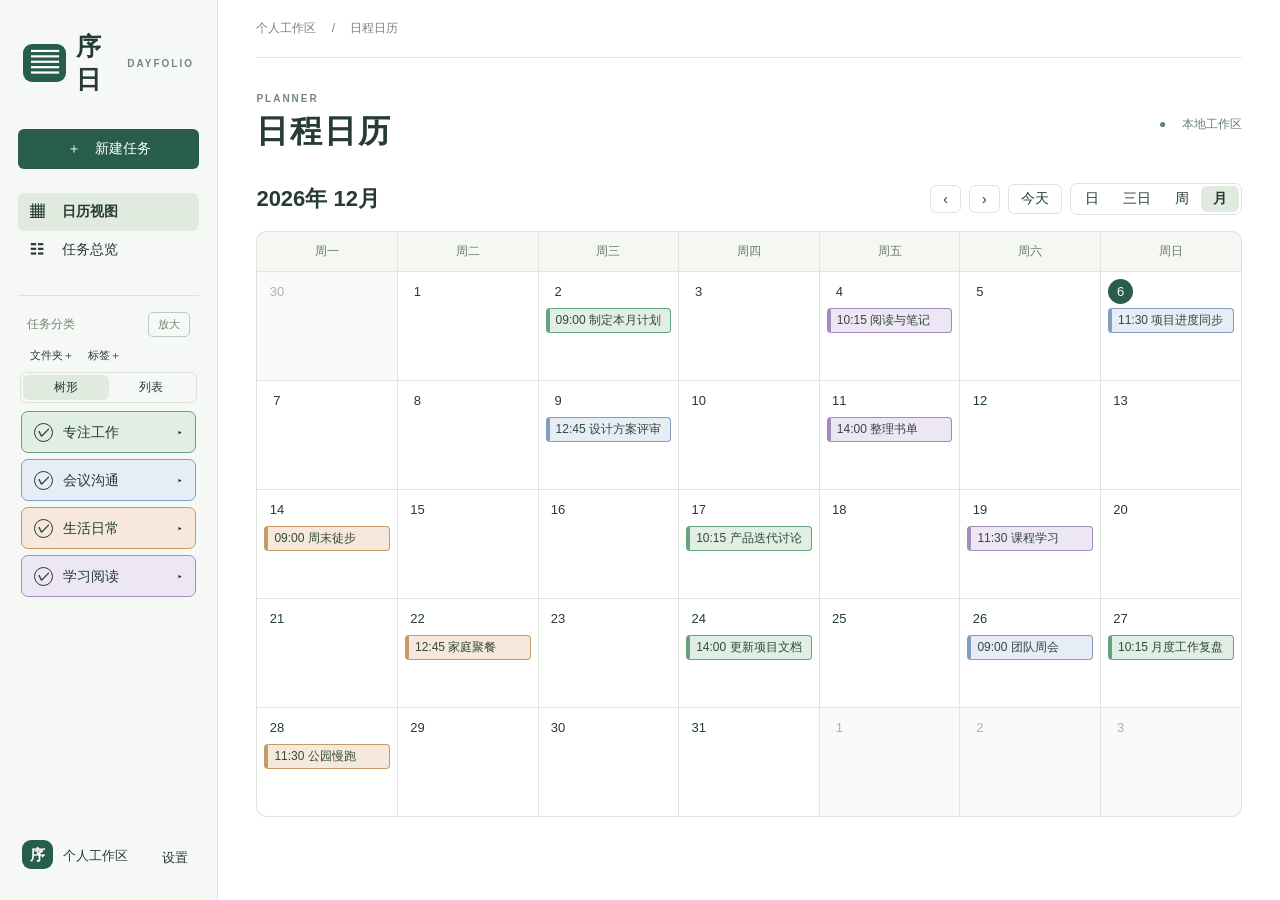
==== commit 85c8f05a: "Add a Windows desktop edition and portable planner backups" ====
--- a/index.html
+++ b/index.html
@@ -30,6 +30,11 @@
  <input id="mutedVisibility" type="range" min="0" max="100" step="1">
  <div class="range-ends"><span>0 · 几乎不可见</span><span>100 · 原色</span></div>
  <div class="sample-area"><div id="mutedSample" class="event muted-category"><strong>任务预览</strong><br>09:00–10:00</div></div>
+ <div class="backup-actions"><button id="exportData">导出日程</button><button id="importData">导入日程</button><input id="backupFile" type="file" accept=".json,application/json" hidden></div>
  <div class="actions"><button id="closeSettings" class="primary">完成</button></div>
-</dialog><script src="app.js"></script></body></html>
+</dialog><script src="state.js"></script>
+<script src="categories.js"></script>
+<script src="timeline.js"></script>
+<script src="app.js"></script>
+<script src="backup.js"></script></body></html>
 
--- a/style.css
+++ b/style.css
@@ -160,3 +160,5 @@
 #taskTags .folder-task { display:grid; gap:2px; padding:6px 8px; width:100%; min-width:0; text-align:left; }
 .folder-task span,.folder-task small { overflow:hidden; white-space:nowrap; text-overflow:ellipsis; }
 .folder-task small { font-size:10px; letter-spacing:0; }
+.backup-actions { display:flex; gap:8px; margin:16px 0; }
+.backup-actions button { padding:6px 10px; border:1px solid #dce3dc; }
